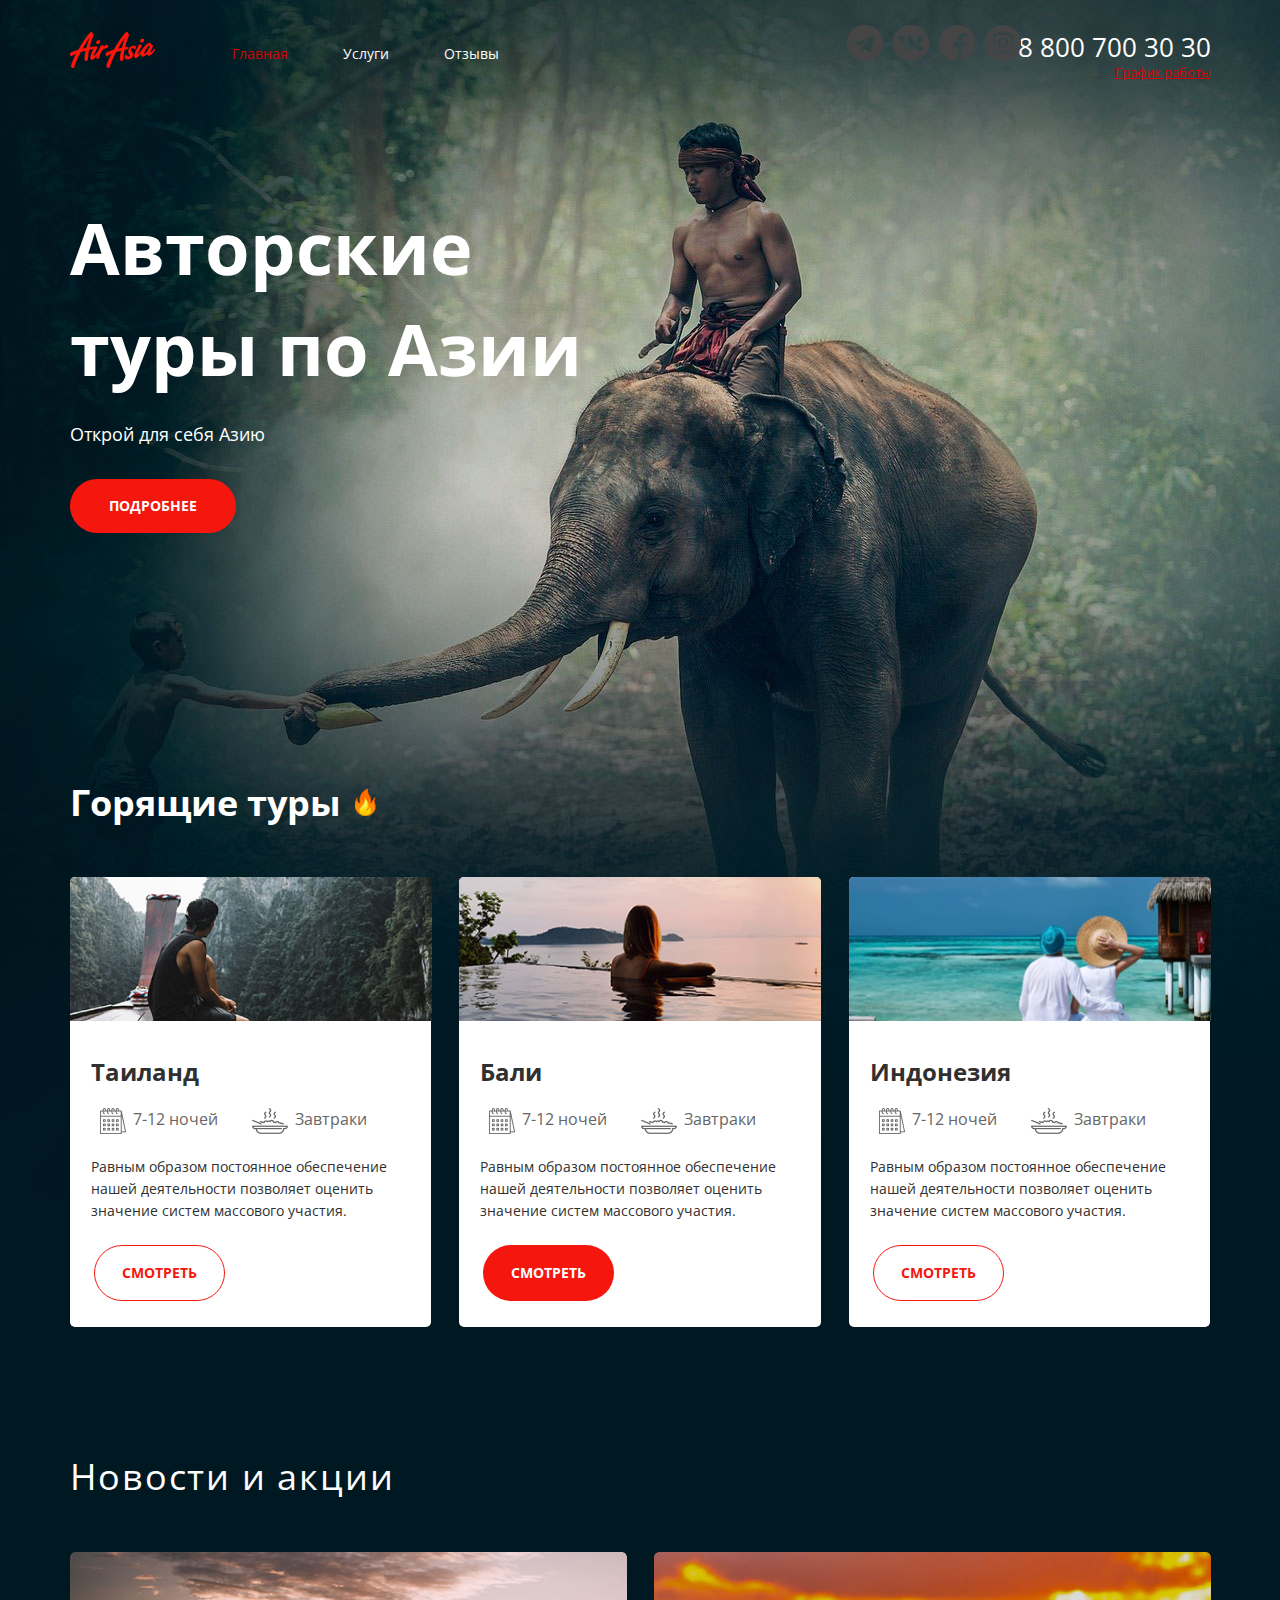
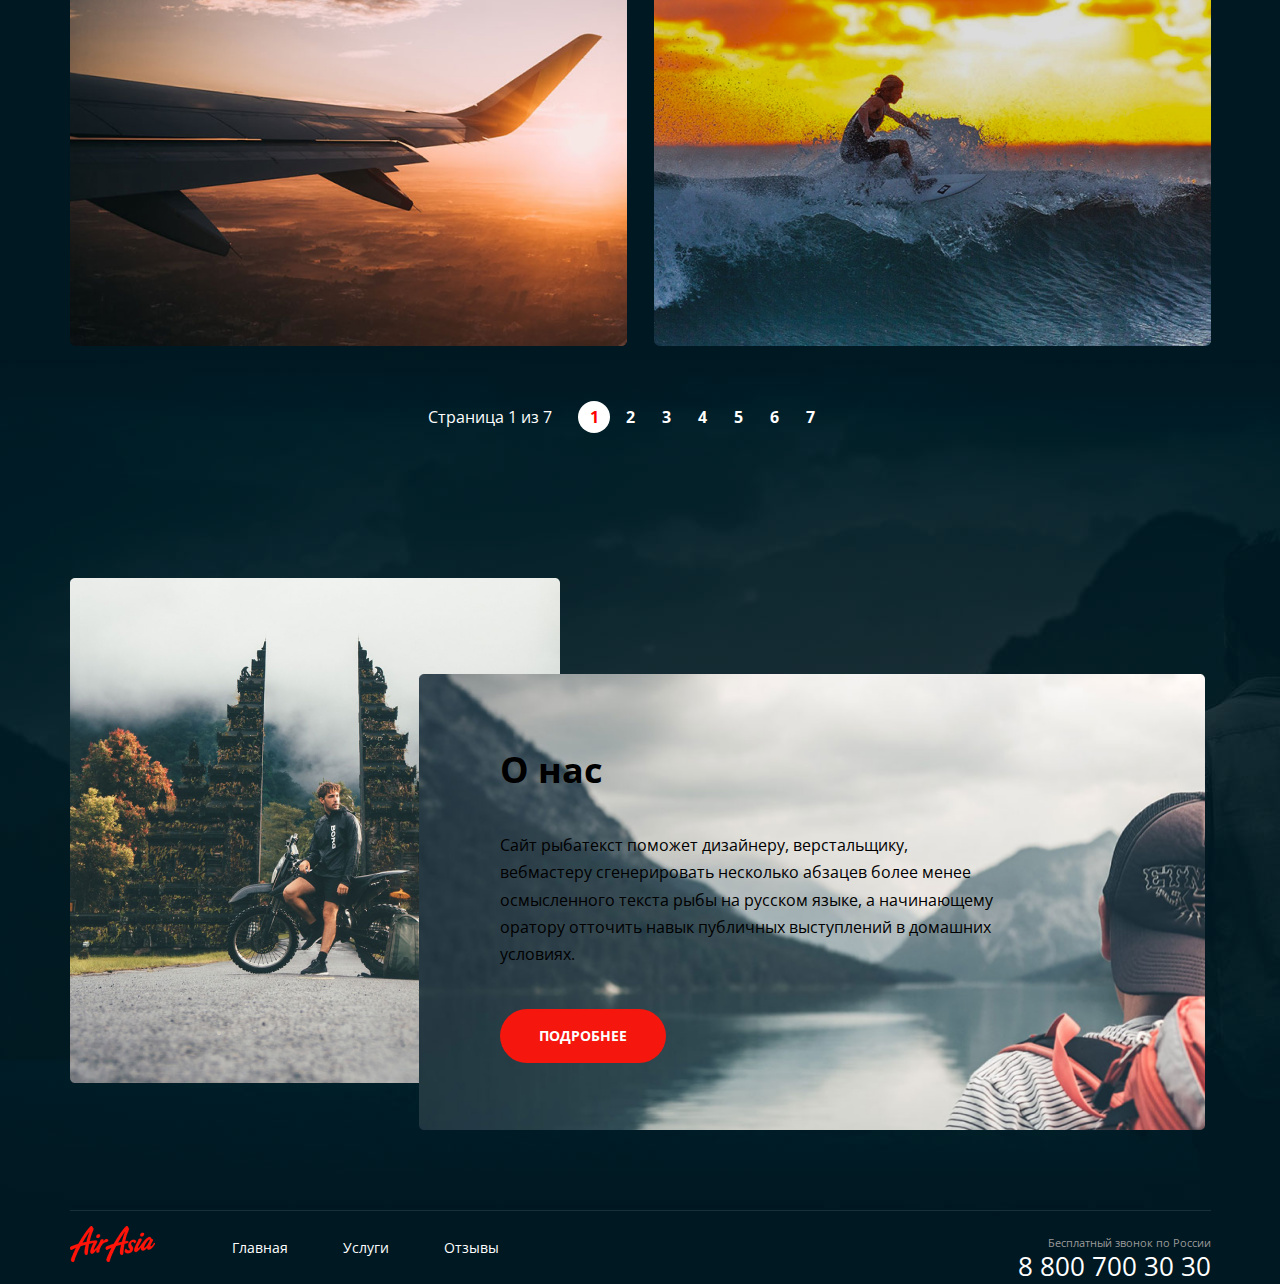
==== air-flexbox/index.html @ 1edc15d2 "Added "Services" page" ====
<!DOCTYPE html>
<html lang="ru">
<head>
    <meta charset="UTF-8">
    <meta http-equiv="X-UA-Compatible" content="IE=edge">
    <meta name="viewport" content="width=1141, initial-scale=1.0">
    <title>Air-Asia</title>
    <link rel="preconnect" href="https://fonts.googleapis.com">
    <link rel="preconnect" href="https://fonts.gstatic.com" crossorigin>
    <link href="https://fonts.googleapis.com/css2?family=Open+Sans:wght@400;600;700&display=swap" rel="stylesheet">
    <link rel="stylesheet" href="./air_asia/css/normalize.css">
    <link rel="stylesheet" href="./air_asia/css/main.css">
</head>
<body>
    <div class="wrapper main-page-wrapper">
        <div class="container wrapper__container">
            <header class="header">
                <div class="header__col">
                    <div class="logo">
                        <a href="/" class="logo__link">
                            <img src="./air_asia/img/logo.png" alt="Logo Icon" class="logo__img">
                        </a>
                    </div>
                    <nav class="menu">
                        <ul class="menu__list">
                            <li class="menu__item menu__item--active"><a href="#" class="menu__link">Главная</a>
                            </li>
                            <li class="menu__item"><a href="#" class="menu__link">Услуги</a>
                            </li>
                            <li class="menu__item"><a href="#" class="menu__link">Отзывы</a>
                            </li>
                        </ul>
                    </nav>
                </div>
                <div class="header__col header__col--align--right">
                    <address class="contacts">
                        <a href="tel:+78007003030" class="contacts__tel">8 800 700 30 30</a>
                        <div class="contacts__schedule">График работы</div>
                    </address>
                </div>
            </header>
            <main class="main">
                <div class="preview">
                    <h2 class="preview__title">Авторские туры по Азии</h2>
                    <p class="preview__text">Открой для себя Азию</p>
                    <button class="preview__button button button--width">Подробнее</button>
                </div>
                <div class="features">
                    <div class="features__properties">
                        <h3 class="features__title">Горящие туры</h3>
                        <img src="./air_asia/img/flame.png" alt="flame icon" class="features__icon">
                    </div>
                    <ul class="features__list">
                        <li class="features__item">
                            <div class="features__img">
                                <img src="./air_asia/img/river.png" alt="thailand" class="features__img-thailand">
                            </div>
                            <div class="features__content">
                                <h4 class="features__subtitle">Таиланд</h4>
                                <div class="features__desc">
                                    <div class="features__desc-block">
                                        <div class="features__desc-icon">
                                            <img src="./air_asia/img/calendar.png" alt="Calendar" class="features__desc-calendar">
                                        </div>
                                        <div class="features__desc-time">7-12 ночей</div>
                                    </div>
                                    <div class="features__desc-block">
                                        <div class="features__desc-icon">
                                            <img src="./air_asia/img/meal.png" alt="Meal" class="features__desc-meal">
                                        </div>
                                        <div class="features__desc-meal">Завтраки</div>
                                    </div>
                                </div>
                                <div class="features__text">Равным образом постоянное обеспечение нашей
                                    деятельности позволяет оценить значение систем массового участия.
                                </div>
                            </div>
                            <button class="features__button button button--color">Смотреть</button>
                        </li>
                        <li class="features__item">
                            <div class="features__img">
                                <img src="./air_asia/img/pool.png" alt="bali" class="features__img-bali">
                            </div>
                            <div class="features__content">
                                <h4 class="features__subtitle">Бали</h4>
                                <div class="features__desc">
                                    <div class="features__desc-block">
                                        <div class="features__desc-icon">
                                            <img src="./air_asia/img/calendar.png" alt="Calendar" class="features__desc-calendar">
                                        </div>
                                        <div class="features__desc-time">7-12 ночей</div>
                                    </div>
                                    <div class="features__desc-block">
                                        <div class="features__desc-icon">
                                            <img src="./air_asia/img/meal.png" alt="Meal" class="features__desc-meal">
                                        </div>
                                        <div class="features__desc-meal">Завтраки</div>
                                    </div>
                                </div>
                                <div class="features__text">Равным образом постоянное обеспечение нашей
                                    деятельности позволяет оценить значение систем массового участия.
                                </div>
                            </div>
                            <button class="features__button button">Смотреть</button>
                        </li>
                        <li class="features__item">
                            <div class="features__img">
                                <img src="./air_asia/img/ocean.png" alt="indonesia" class="features__img-indonesia">
                            </div>
                            <div class="features__content">
                                <h4 class="features__subtitle">Индонезия</h4>
                                <div class="features__desc">
                                    <div class="features__desc-block">
                                        <div class="features__desc-icon">
                                            <img src="./air_asia/img/calendar.png" alt="Calendar" class="features__desc-calendar">
                                        </div>
                                        <div class="features__desc-time">7-12 ночей</div>
                                    </div>
                                    <div class="features__desc-block">
                                        <div class="features__desc-icon">
                                            <img src="./air_asia/img/meal.png" alt="Meal" class="features__desc-meal">
                                        </div>
                                        <div class="features__desc-meal">Завтраки</div>
                                    </div>
                                </div>
                                <div class="features__text">Равным образом постоянное обеспечение нашей
                                    деятельности позволяет оценить значение систем массового участия.
                                </div>
                            </div>
                            <button class="features__button button button--color">Смотреть</button>
                        </li>
                    </ul>
                </div>
                <div class="news">
                    <div class="container">
                        <h2 class="news__title">Новости и акции</h2>
                        <ul class="news__list">
                            <li class="news__item">
                                <img src="./air_asia/img/plain.png" alt="plane" class="news__img">
                                <div class="news__content">
                                    <time class="news__date">Декабрь 2021</time>
                                    <div class="news__subtitle">Дешевые путевки на Новый Год!</div>
                                    <div class="news__text">Проведи новый год в Тайланде</div>
                                </div>
                            </li>
                            <li class="news__item">
                                <img src="./air_asia/img/Surfer.png" alt="surfer" class="news__img">
                                <div class="news__content">
                                    <time class="news__date">Декабрь 2021</time>
                                    <div class="news__subtitle">Акция для серфенгистов!</div>
                                    <div class="news__text">В сезон больших волн скидка на путевку в Тайланд
                                        на остров серфенгистов. Удачного пути!
                                    </div>
                                </div>
                            </li>
                        </ul>
                    </div>
                    <div class="paginator">
                        <div class="paginator__display">Страница <span class="paginator__display-current">1 </span>из <span class="paginator__dispaly-all">7</span></div>
                        <ul class="paginator__list">
                            <li class="paginator__item paginator__item--active"><a href="#" class="paginator__link">1</a></li>
                            <li class="paginator__item"><a href="#" class="paginator__link">2</a></li>
                            <li class="paginator__item"><a href="#" class="paginator__link">3</a></li>
                            <li class="paginator__item"><a href="#" class="paginator__link">4</a></li>
                            <li class="paginator__item"><a href="#" class="paginator__link">5</a></li>
                            <li class="paginator__item"><a href="#" class="paginator__link">6</a></li>
                            <li class="paginator__item"><a href="#" class="paginator__link">7</a></li>
                        </ul>
                    </div>
                </div>
                <div class="about">
                    <div class="about__content">
                        <img src="./air_asia/img/mountains.png" alt="mountains" class="about__content-img">
                        <div class="about__desc">
                            <div class="about__title">О нас</div>
                            <div class="about__text">
                            <p>Сайт рыбатекст поможет дизайнеру, верстальщику,
                            вебмастеру сгенерировать несколько абзацев более менее осмысленного
                            текста рыбы на русском языке, а начинающему оратору отточить навык
                            публичных выступлений в домашних условиях.
                            </p>
                            </div>
                            <button class="about__button button button--width">Подробнее</button>
                        </div>
                    </div>
                </div>
            </main>
            <footer class="footer-container">
                <div class="container footer-container__content">
                    <div class="footer-container__col">
                        <div class="logo">
                            <a href="/" class="logo__link">
                                <img src="./air_asia/img/logo.png" alt="Logo Icon" class="logo__img">
                            </a>
                        </div>
                        <nav class="menu">
                            <ul class="menu__list">
                                <li class="menu__item">
                                    <a href="" class="menu__link">Главная</a>
                                </li>
                                <li class="menu__item">
                                    <a href="" class="menu__link">Услуги</a>
                                </li>
                                <li class="menu__item">
                                    <a href="" class="menu__link">Отзывы</a>
                                </li>
                            </ul>
                        </nav>
                    </div>
                    <div class="footer-container__col--align--right">
                        <div class="socials">
                            <ul class="socials__list">
                                <li class="socials__item socials__item--icon--telegram">
                                    <a href="" class="socials__link"><img src="" alt="" class="socials__icon"></a>
                                </li>
                                <li class="socials__item socials__item--icon--vk">
                                    <a href="" class="socials__link"><img src="" alt="" class="socials__icon"></a>
                                </li>
                                <li class="socials__item socials__item--icon--fb">
                                    <a href="" class="socials__link"><img src="" alt="" class="socials__icon"></a>
                                </li>
                                <li class="socials__item socials__item--icon--insta">
                                    <a href="" class="socials__link"><img src="" alt="" class="socials__icon"></a>
                                </li>
                            </ul>
                        </div>
                        <address class="contacts contacts--footer">
                            <div class="contacts__text">Бесплатный звонок по России</div>
                            <a href="tel:+78007003030" class="contacts__tel">8 800 700 30 30</a>
                        </address>
                    </div>
                </div>
            </footer>
        </div>
    </div>
    
</body>
</html>
---- air-flexbox/air_asia/css/main.css ----
body {
    font-family: "Open Sans", Helvetica, sans-serif;
    color: #fff;
    font-size: 16px;
    line-height: 1.42;
    background: #001821;
    -webkit-font-smoothing: antialiased;
    -moz-osx-font-smoothing: grayscale;
    margin: 0;
   }

   a {
       color: inherit;
   }

   ul {
       padding: 0;
       margin: 0;    
    }

    ul li {
        list-style: none;
    }

   h1, h2, h3, h4 {
       margin: 0;
       font-weight: normal;
   }

   p {
       margin-top: 0;
   }

   * {
       box-sizing: border-box;
   }

   .main-page-wrapper {
       background: url("../img/hero.png") center top no-repeat, url("../img/hero-2.png") center bottom 45px no-repeat;
   }

   .container {
       margin: 0 auto;
       width: 1141px;
   }

   .wrapper__container {
       display: flex;
       flex-direction: column;
       justify-content: space-between;
       min-height: 600px;
   }

   .header {
       padding-top: 25px;
       margin-bottom: 116px;
       display: flex;
       justify-content: space-between; 
       align-items: center;  
   }

   .header__col {
       display: flex;
       align-items: center;
   }

   .header__col--align--right {
    justify-content: flex-end;
    padding-top: 15px;
   }

   .logo {
       display: block;
       margin-right: 77px;
   }

.menu {
    }

    .menu__item {
        display: inline-block;
        vertical-align: middle;
        margin-right: 51px;
    }

    .menu__item--active .menu__link {
        color: #DA0100;
    }

    .menu__item:last-child {
        margin-right: 0;
    }

    .menu__link {
        font-size: 14px;
        text-decoration: none;
    }

    .menu__link:hover {
        color: #DA0100;
    }

    .contacts {
        font-style: normal;
        text-align: right;

    }

    .contacts__tel {
        text-decoration: none;
        font-size: 26px;
        line-height: 0px;
    }

    .contacts__text {
        color: #9A9A9A;
        font-size: 11px;
        line-height: 3;
    }

    .contacts--footer {
        top: 12.64px;
    }

    .contacts__schedule {
        font-size: 13px;
        text-decoration: underline;
        color: #DA0100;
    }

    .preview {
        width: 50%;
    }

    .preview__title {
        font-size: 72px;
        font-weight: bold;
        line-height: 1.4;
        margin-bottom: 23px;
    }

    .preview__text {
        font-size: 18px;
        margin-bottom: 31.5px;
    }

    .button--width {
    padding: 18px 38px !important;
    margin-left: 0px !important;
    }

    .preview__button:hover {
        color: #ece6e6;
    }

    .features {
        margin-top: 244px;
        margin-bottom: 129px;
    }

    .features__title {
        font-size: 36px;
        font-weight: bold;
        margin-bottom: 49px;
        margin-right: 10px;
        display: inline-flex;
    }

    .features__content {
        padding-left: 21px;
        color: #303030;
        display: flex;
        justify-content: space-between;
        flex-wrap: wrap;
    }

    .features__list {
        display: flex;
        justify-content: space-between;
    }

    .features__item {
        min-height: 449px;
        background: #FFFFFF;
        border-radius: 5px;
        width: calc(100% / 3 - 18.4px);
    }

    .features__item:last-child {
        margin-right: 0;
    }

    .features__img {
        max-width: 362px;
        min-height: 144px;
        margin-bottom: 28px;
    }

    .features__subtitle {
        font-weight: bold;
        font-size: 24px;
        margin-bottom: 10px;
    }

    .features__desc {
        margin-bottom: 7.5px;
        display: flex;
        color: #666666;
    }
    
    .features__desc-block {
        display: inline-flex;
        width: 152px;
        padding: 9px;
    }

    .features__desc-block:last-child {
        margin-right: 0;
    }

    .features__desc-time {
        font-size: 16px;
        color: #666666;
    }

    .features__desc-icon {
        margin-right: 7px;
    }

    .features__text {
        font-size: 14px;
        line-height: 22px;
        margin-bottom: 23px;
    }

    .button {
        background: #F5170E;
        border-radius: 35px;
        margin-left: 24px;
        
        font-size: 14px;
        font-weight: bold;

        text-transform: uppercase;
        color: #fff;
        padding: 19px 27px;
        border: 1px solid transparent;
        
    }

    .button:hover {
        color: #fff;
        background: #DA0100;
    }

    .button--color {
        border: 1px solid #F5170E;
        background: #fff;
        color: #F5170E;
        margin-bottom: 26px;
    }

    .news__title {
        font-size: 36px;
        line-height: 42px;
        letter-spacing: 1.8px;
        margin-bottom: 54px;
    }

    .news__item {
        width: 557px;
        display: flex;
        align-items: flex-end ;
        position: relative;
        border-radius: 5px;
        overflow: hidden;
        margin-right: 20px;
    }

    .news__item:last-child {
        margin-right: 0;
    }

    .news__img {
        display: block;
        width: 100%;
        height: 100%;
        object-fit: cover;
    }

    .news__content {
         left: 0;
        right: 0;
        padding: 14px 29px;
        min-height: 155px;
        line-height: 1.4;
        
    }

    .news__date {
        display: inline-block;
        font-size: 14px;
        margin-bottom: 15px;
    }

    .news__list {
        margin-bottom: 55px;
        display: flex;
        justify-content: space-between;
    }

    .news__subtitle {
        font-size: 24px;
        font-weight: bold;
        margin-bottom: 0px;
        margin-top: 14px;
    }

    .paginator {
        display: flex;
        justify-content: center;
        margin-bottom: 145px;
    }

    .paginator__list {
        display: flex;
    }

    .paginator__item--active .paginator__link {
        background: #fff;
        color: red;
    }

    .paginator__link:hover {
        background: #fff !important;
        color: red !important;
    }

    .paginator__display, .paginator__list {
        display: inline-block;
        vertical-align: middle;
        margin-right: 26px;
        align-self: center;
    }

    .paginator__item {
        display: inline-block;
        vertical-align: middle;
    }

    .paginator__link {
        display: flex;
        justify-content: center;
        width: 32px;
        height: 32px;
        border-radius: 50%;
        text-decoration: none;
        font-weight: bold;
        line-height: 32px;
    }

    .about:before {
        content: "";
        width: 490px;
        height: 505px;
        background: url("../img/gates.png") center center / cover no-repeat;
    }

    .about {
        height: 552px;
        width: 1141px;
        margin-bottom: 80px;
        display: flex;
    }

    .about__desc {
        background: inherit;
        padding: 70px 81px;
        color: #000000 !important;
        width: 664px;
        position: absolute;

    }

    .about__title {
        font-weight: bold;
        font-size: 36px;
        margin-bottom: 37px;
    }

    .about__text {
        margin-bottom: 41px;
        line-height: 1.7;
    }

    .about__text p {
        margin-bottom: 20px;
    }

    .about__text p:last-child {
        margin-bottom: 0;
    }

    .about__content {
        display: flex;
        justify-content: space-between;
        margin-left: -141px;
        margin-top: 96px;
    }

    .about__content-img {
        display: flex;
    }

    .footer-container__content {
        border-top: 1px solid#1a3038;
        display: flex;
        align-items: center;
        justify-content: space-between;
    }

    .footer-container__col {
        display: flex;
        align-items: center;
    }
 
    .footer-container__col--align--right {
     justify-content: flex-end;
     padding-top: 15px;
    }

    .socials__item {
        display: inline-block;
        vertical-align: middle;
        margin-right: 6px;
    }

    .socials__item:last-child {
        margin-right: 0;
    }

    .socials__link {
        display: block;
        text-decoration: none;
        width: 36px;
        height: 36px;
        background: center center no-repeat;
    }

    .socials {
        top: 25px;
        right: 259px;
        position: absolute;
    }

    .socials__item--icon--telegram .socials__link {
        background-image: url("../img/telegram.png");
    }

    .socials__item--icon--telegram .socials__link:hover {
        background-image: url("../img/t-hover.png");
    }

    .socials__item--icon--vk .socials__link {
        background-image: url("../img/vk.png");
    }

    .socials__item--icon--vk .socials__link:hover {
        background-image: url("../img/vk-hover.png");
    }

    .socials__item--icon--fb .socials__link {
        background-image: url("../img/f.png");
    }

    .socials__item--icon--fb .socials__link:hover {
        background-image: url("../img/f-hover.png");
    }

    .socials__item--icon--insta .socials__link {
        background-image: url("../img/in.png");
    }

    .socials__item--icon--insta .socials__link:hover {
        background-image: url("../img/in-hover.png");
    }
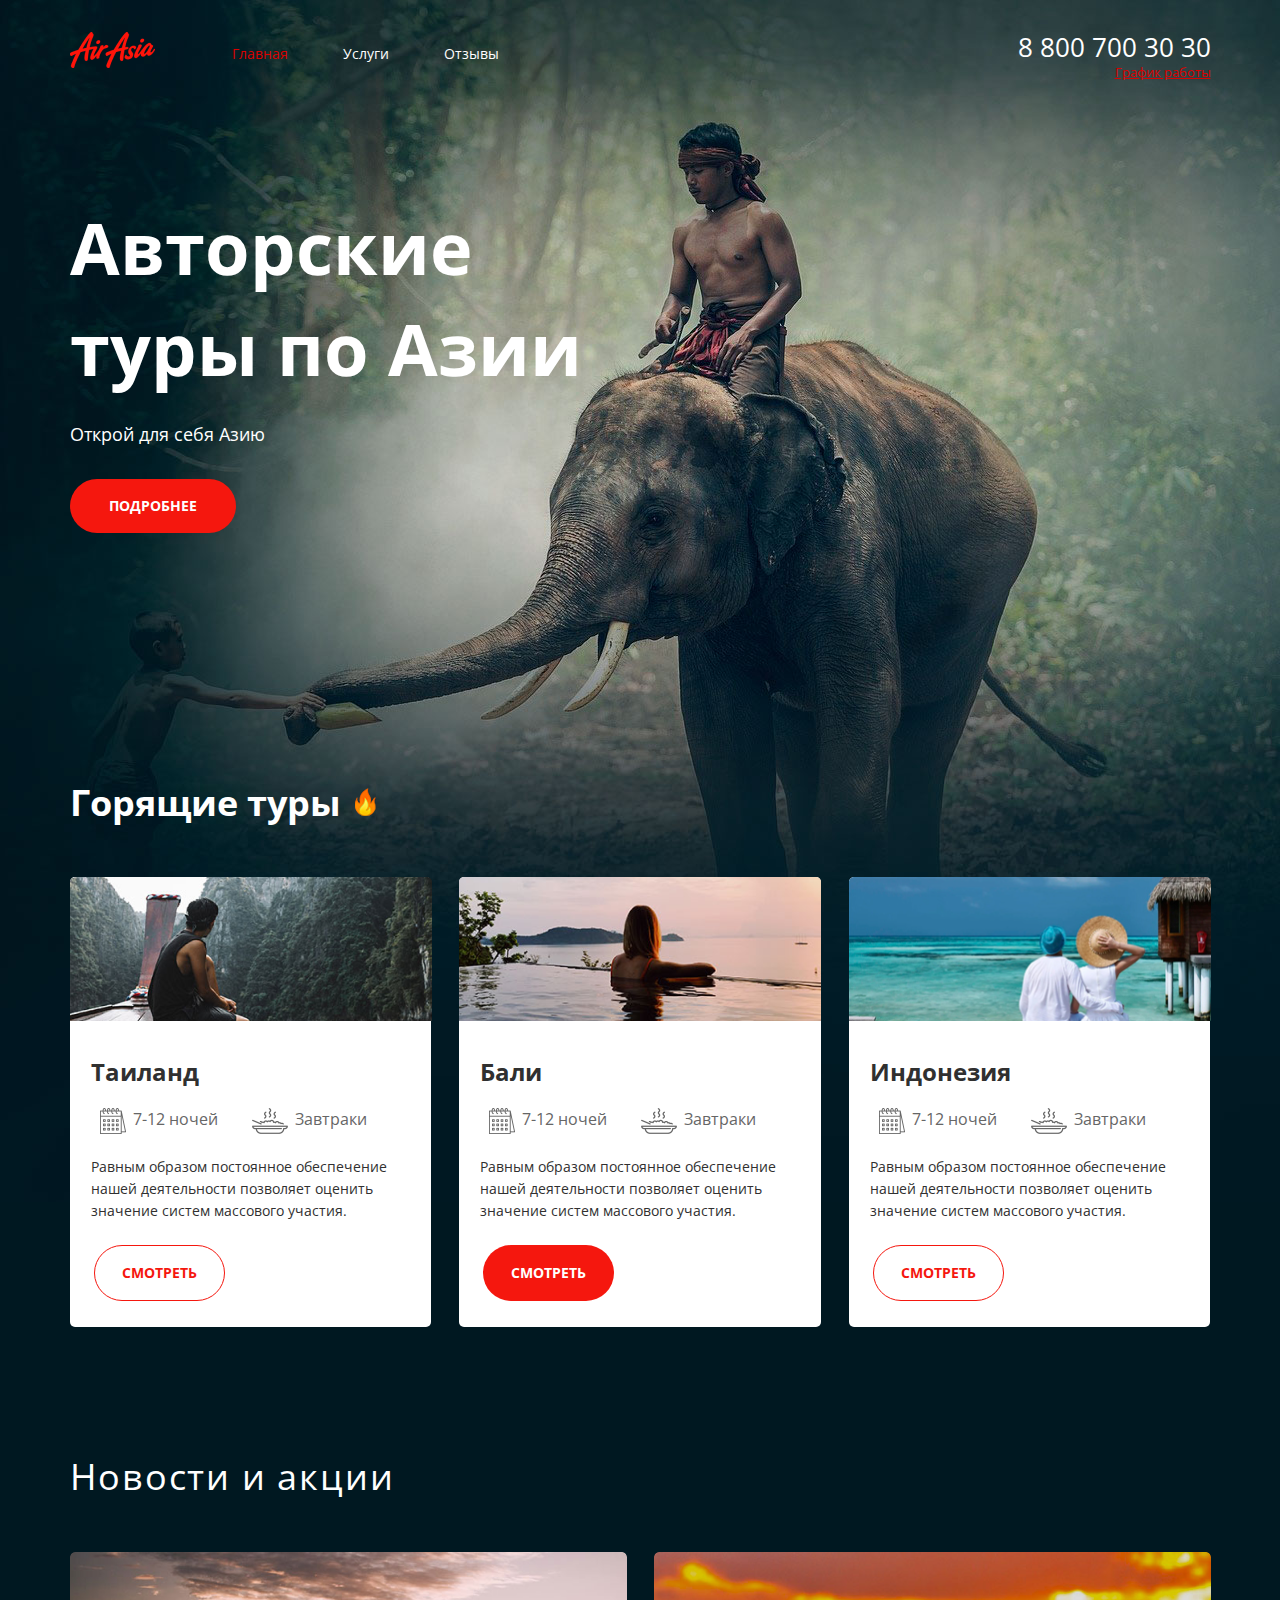
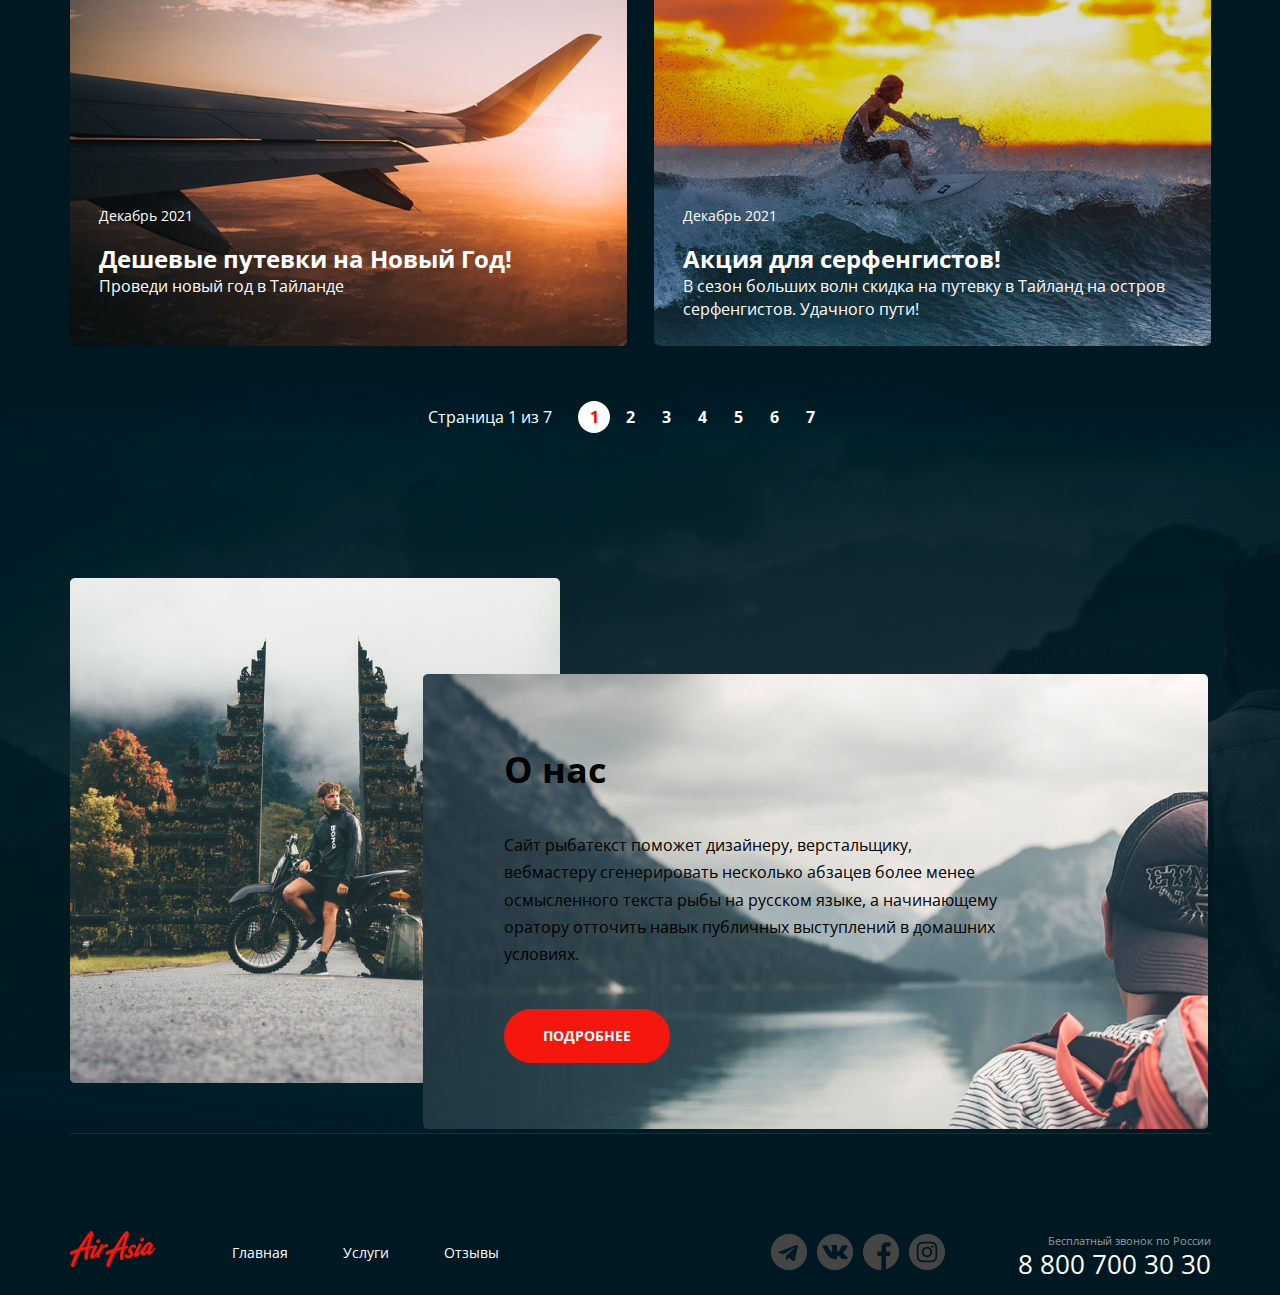
==== commit d39086a9: "Add files via upload" ====
--- a/air-flexbox/index.html
+++ b/air-flexbox/index.html
@@ -2,7 +2,6 @@
 <html lang="ru">
 <head>
     <meta charset="UTF-8">
-    <meta http-equiv="X-UA-Compatible" content="IE=edge">
     <meta name="viewport" content="width=1141, initial-scale=1.0">
     <title>Air-Asia</title>
     <link rel="preconnect" href="https://fonts.googleapis.com">
@@ -185,8 +184,10 @@
                     </div>
                 </div>
             </main>
-            <footer class="footer-container">
-                <div class="container footer-container__content">
+        </div>
+        <footer class="footer-container">
+            <div class="container footer-container__content">
+                <div class="footer footer-container__section">
                     <div class="footer-container__col">
                         <div class="logo">
                             <a href="/" class="logo__link">
@@ -230,8 +231,8 @@
                         </address>
                     </div>
                 </div>
-            </footer>
-        </div>
+            </div>
+        </footer>
     </div>
     
 </body>
--- a/air-flexbox/air_asia/css/main.css
+++ b/air-flexbox/air_asia/css/main.css
@@ -9,8 +9,14 @@
     margin: 0;
    }
 
+   html, body {
+       height: 100%;
+       width: 100%;
+   }
+
    a {
        color: inherit;
+       text-decoration: none;
    }
 
    ul {
@@ -42,6 +48,15 @@
    .container {
        margin: 0 auto;
        width: 1141px;
+   }
+
+   .wrapper--welcome {
+       background: url(../img_welcome/bg.png) center center no-repeat;
+       height: 100%;
+       width: 100%;
+       display: flex;
+       align-items: center;
+       justify-content: center;
    }
 
    .wrapper__container {
@@ -74,9 +89,6 @@
        margin-right: 77px;
    }
 
-.menu {
-    }
-
     .menu__item {
         display: inline-block;
         vertical-align: middle;
@@ -286,21 +298,22 @@
         width: 100%;
         height: 100%;
         object-fit: cover;
+        position: absolute;
     }
 
     .news__content {
-         left: 0;
-        right: 0;
         padding: 14px 29px;
-        min-height: 155px;
+        min-height: 394px;
         line-height: 1.4;
+        position: relative;
+        top: 238px;
         
     }
 
     .news__date {
         display: inline-block;
         font-size: 14px;
-        margin-bottom: 15px;
+        margin-bottom: 2px;
     }
 
     .news__list {
@@ -364,21 +377,22 @@
         width: 490px;
         height: 505px;
         background: url("../img/gates.png") center center / cover no-repeat;
+        display: block;
     }
 
     .about {
         height: 552px;
         width: 1141px;
-        margin-bottom: 80px;
+        margin-bottom: 3px;
         display: flex;
     }
 
     .about__desc {
         background: inherit;
-        padding: 70px 81px;
+        padding: 70px 85px;
         color: #000000 !important;
         width: 664px;
-        position: absolute;
+        position: relative;
 
     }
 
@@ -406,31 +420,60 @@
         justify-content: space-between;
         margin-left: -141px;
         margin-top: 96px;
+        position: relative;
     }
 
     .about__content-img {
         display: flex;
+        position: absolute;
+        left: 4px;
+    }
+
+    .footer {
+        display: flex;
+        align-items: center;
+        justify-content: space-between;
+        padding-top: 45px;
+        margin-bottom: 65px;
+    }
+
+    .footer-container {
+        max-width: 100%;
+        background: #001821;
+        color: #fff;
+    }
+
+    .footer-container__section {
+        height: 146px;
+        margin-top: 15px;
     }
 
     .footer-container__content {
         border-top: 1px solid#1a3038;
+    }
+
+    .footer-container__col {
         display: flex;
         align-items: center;
-        justify-content: space-between;
-    }
-
-    .footer-container__col {
-        display: flex;
-        align-items: center;
+        margin-top: 14px;
     }
  
     .footer-container__col--align--right {
-     justify-content: flex-end;
-     padding-top: 15px;
+        display: flex;
+        justify-content: flex-end;
+        padding-top: 15px;
+    }
+
+    .socials {
+        top: 25px;
+        right: 259px;
+        display: flex;
+        align-items: center;
+        margin-right: 73px;
     }
 
     .socials__item {
-        display: inline-block;
+        display: inline-flex;
         vertical-align: middle;
         margin-right: 6px;
     }
@@ -447,12 +490,6 @@
         background: center center no-repeat;
     }
 
-    .socials {
-        top: 25px;
-        right: 259px;
-        position: absolute;
-    }
-
     .socials__item--icon--telegram .socials__link {
         background-image: url("../img/telegram.png");
     }
@@ -483,4 +520,67 @@
 
     .socials__item--icon--insta .socials__link:hover {
         background-image: url("../img/in-hover.png");
-    }+    }
+
+    /* welcome page */
+
+
+
+    .animation {
+        position: absolute;
+        top: 130px;
+        left: 156px;
+        text-align: center;
+        animation: scale 1.7s linear infinite;
+        animation-delay: .3s;
+    }
+
+    .animation__img {
+        position: relative;
+        height: 44%;
+        width: 35%;
+    }
+
+    .animation__img--shades {
+        position: absolute;
+        top: 66px;
+
+    }
+
+    .animaton__logo {
+        margin-bottom: 0px;
+    }
+
+    .animation__text {
+        font-size: 18px;
+        columns: #fff;
+        margin-bottom: 51px;
+        margin-top: -8px;
+  }
+
+  .animation_button {
+      padding: 18px 58px;
+      margin-right: 25px;
+  }
+
+  @keyframes scale {
+      0%{
+        transform: scale(1);
+      }
+
+      35%{
+        transform: scale(0.8);
+      }
+
+      65%{
+        transform: scale(1);
+      }
+
+      85%{
+        transform: scale(0.8);
+      }
+
+      100%{
+        transform: scale(1);
+      }
+  }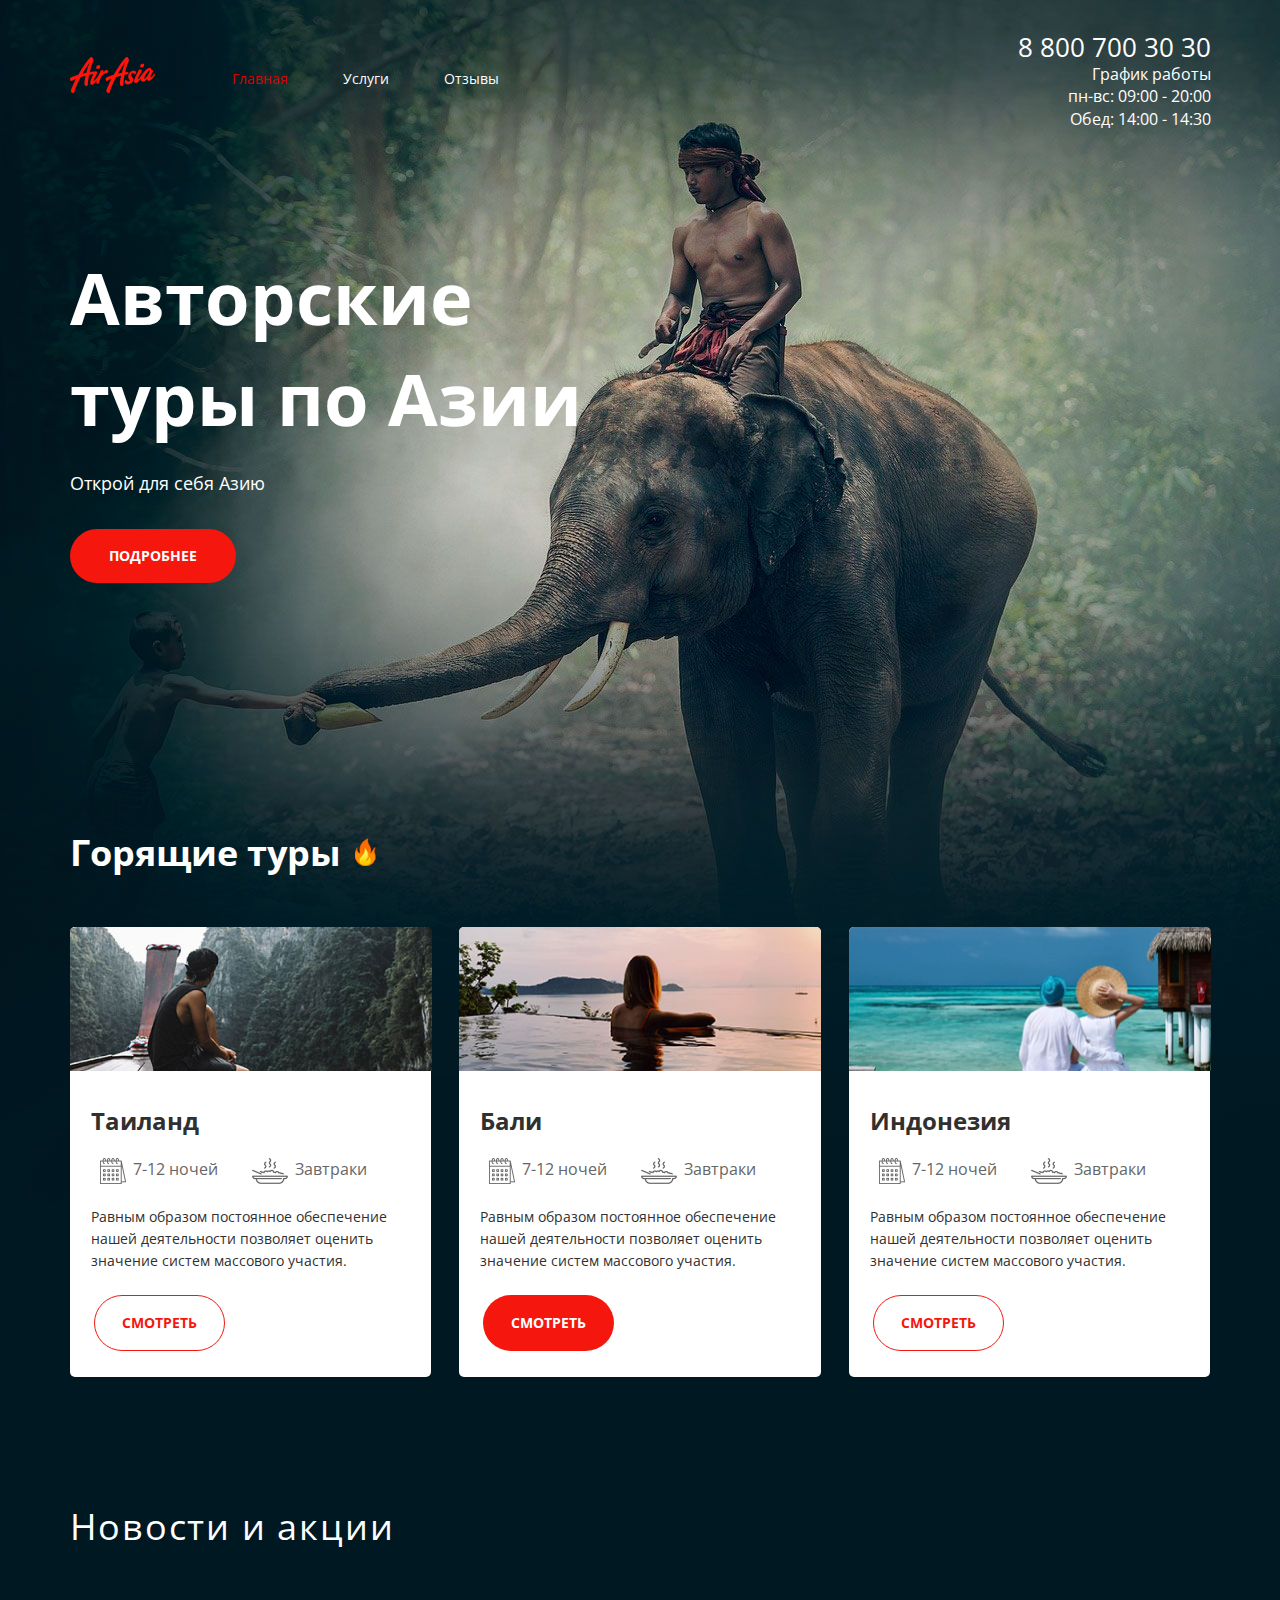
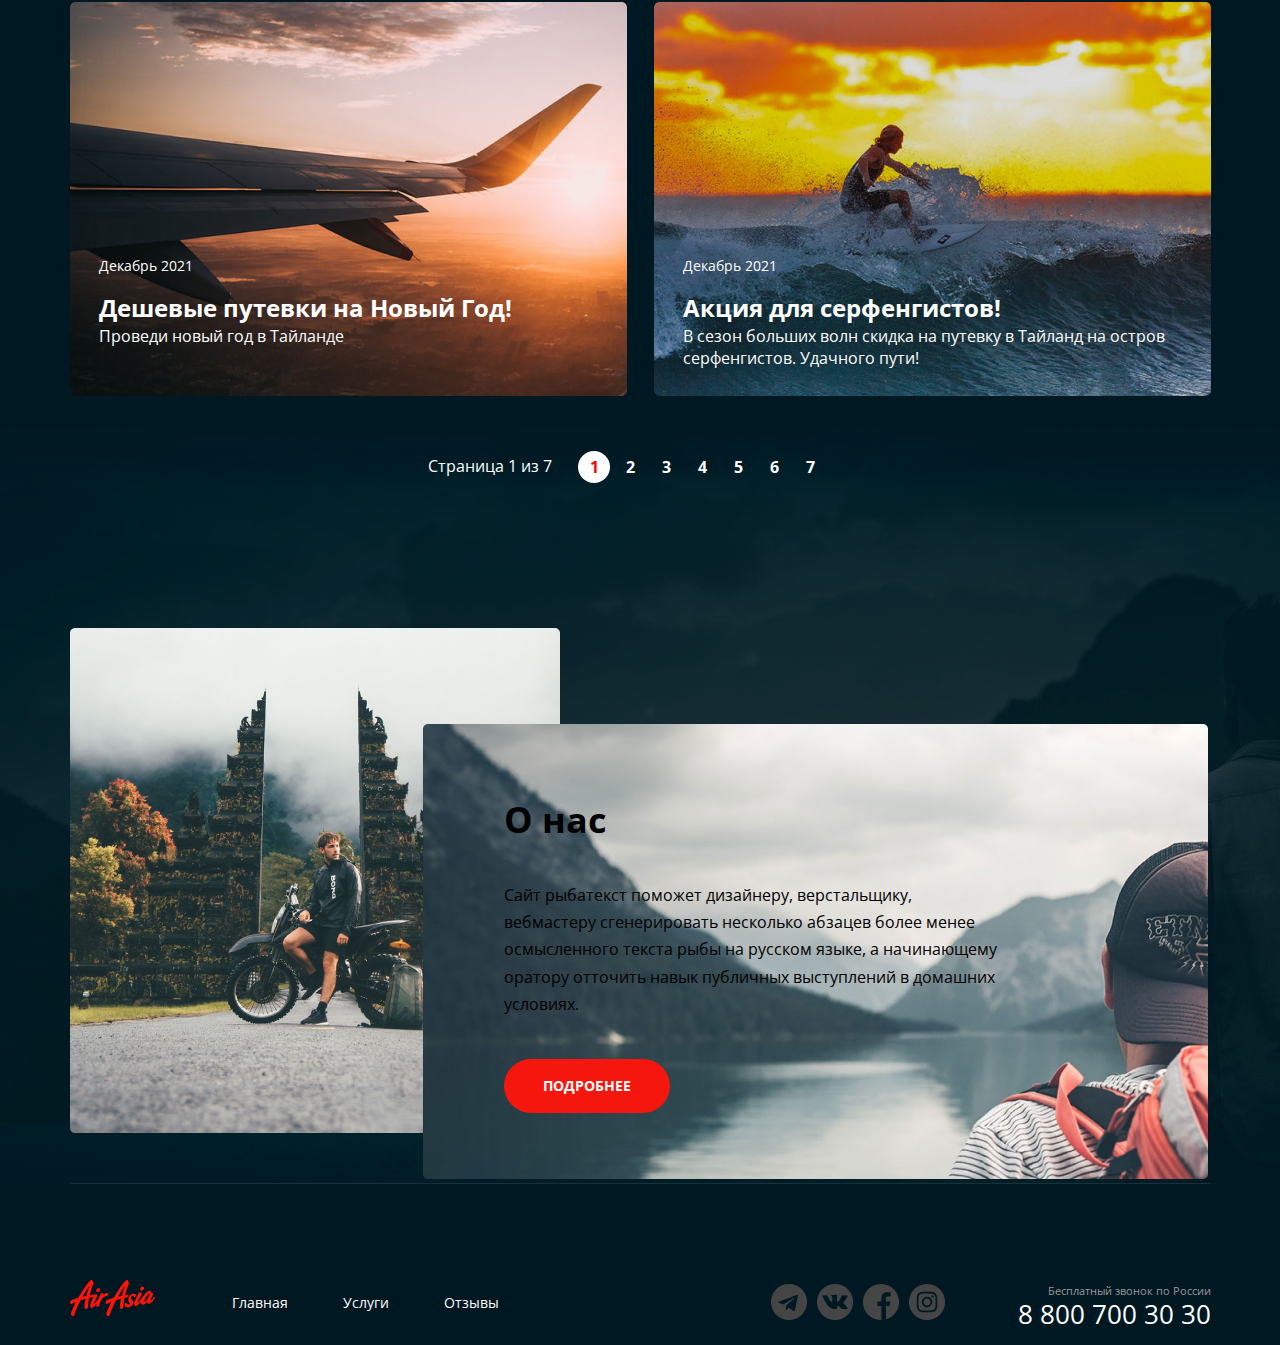
==== commit 15df25b7: "Add files via upload" ====
--- a/air-flexbox/index.html
+++ b/air-flexbox/index.html
@@ -34,7 +34,15 @@
                 <div class="header__col header__col--align--right">
                     <address class="contacts">
                         <a href="tel:+78007003030" class="contacts__tel">8 800 700 30 30</a>
-                        <div class="contacts__schedule">График работы</div>
+                        <div class="dropdown">
+                            <a href="#" class="dropdown__link">График работы</a>
+                            <div class="dropdown__menu">
+                                <ul class="dropdown__list">
+                                    <li class="dropdown__item">пн-вс: 09:00 - 20:00</li>
+                                    <li class="dropdown__item">Обед: 14:00 - 14:30</li>
+                                </ul>
+                            </div>
+                        </div>
                     </address>
                 </div>
             </header>
